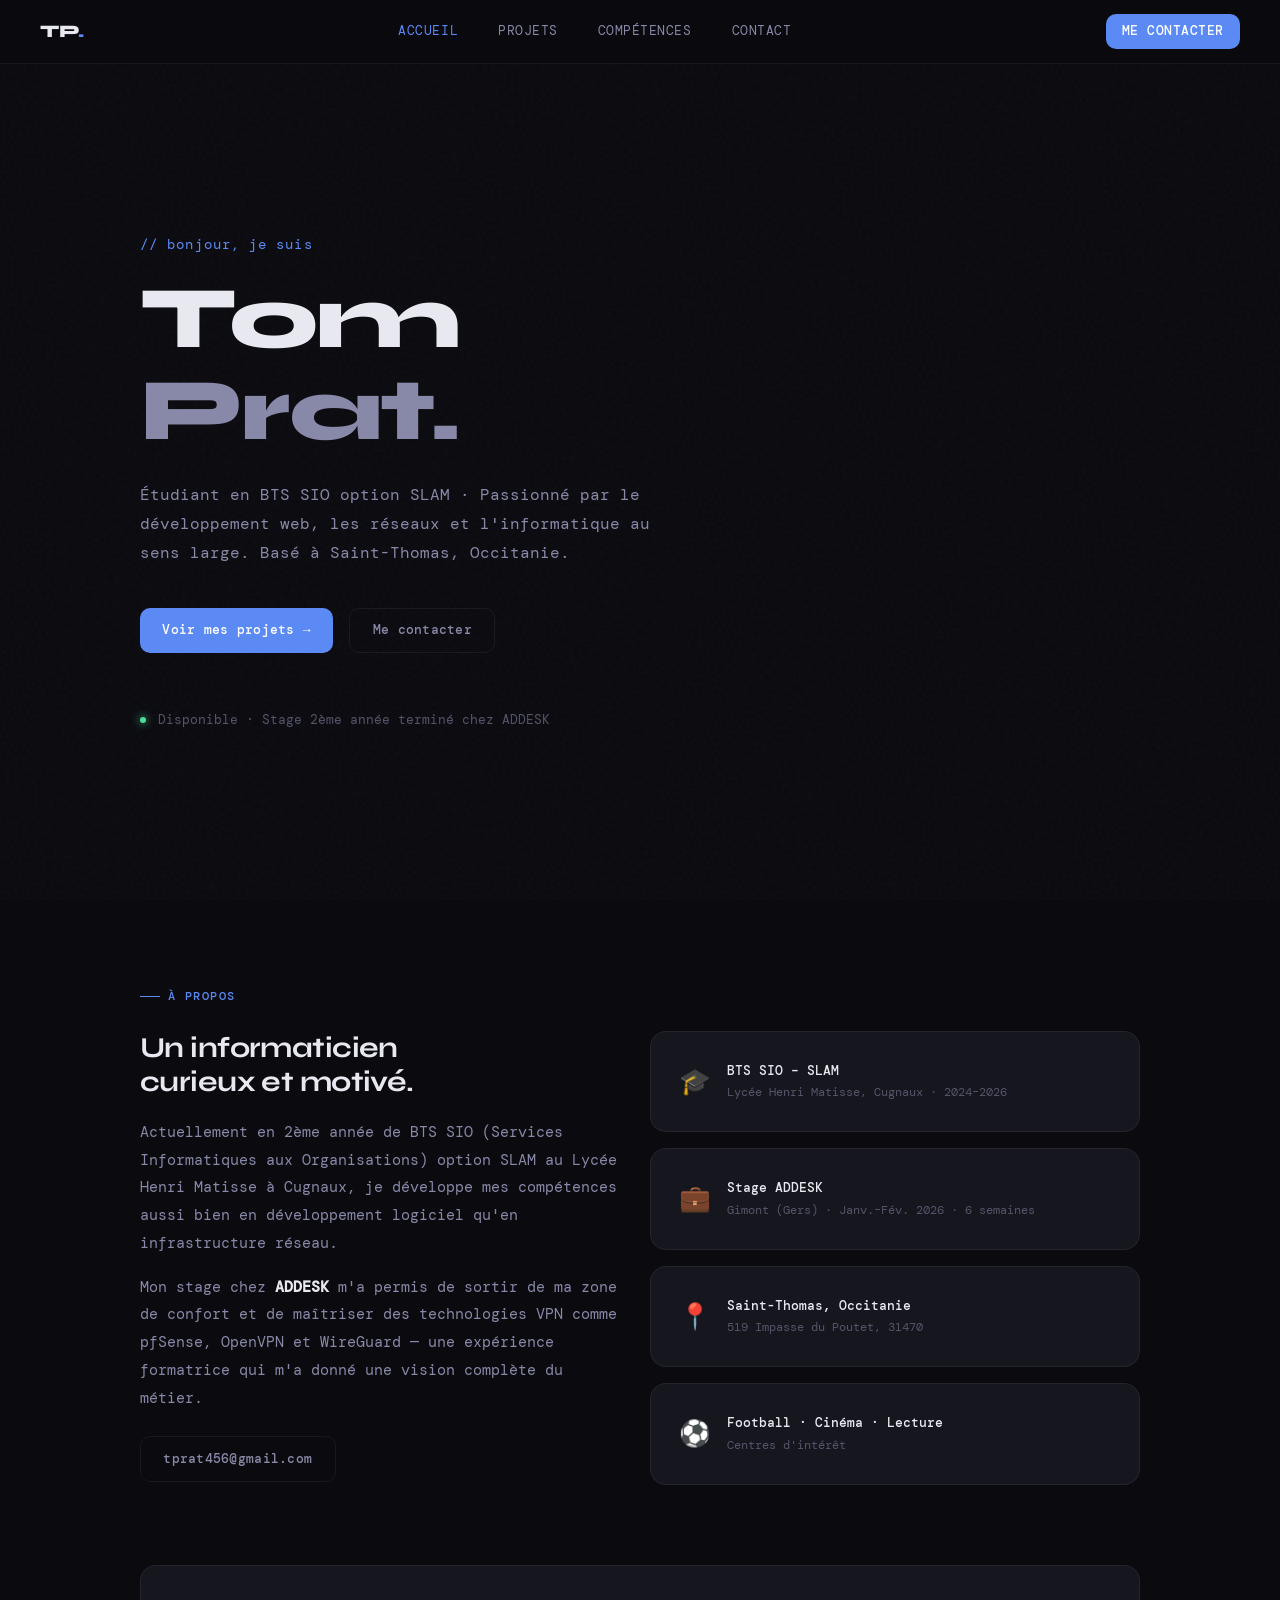
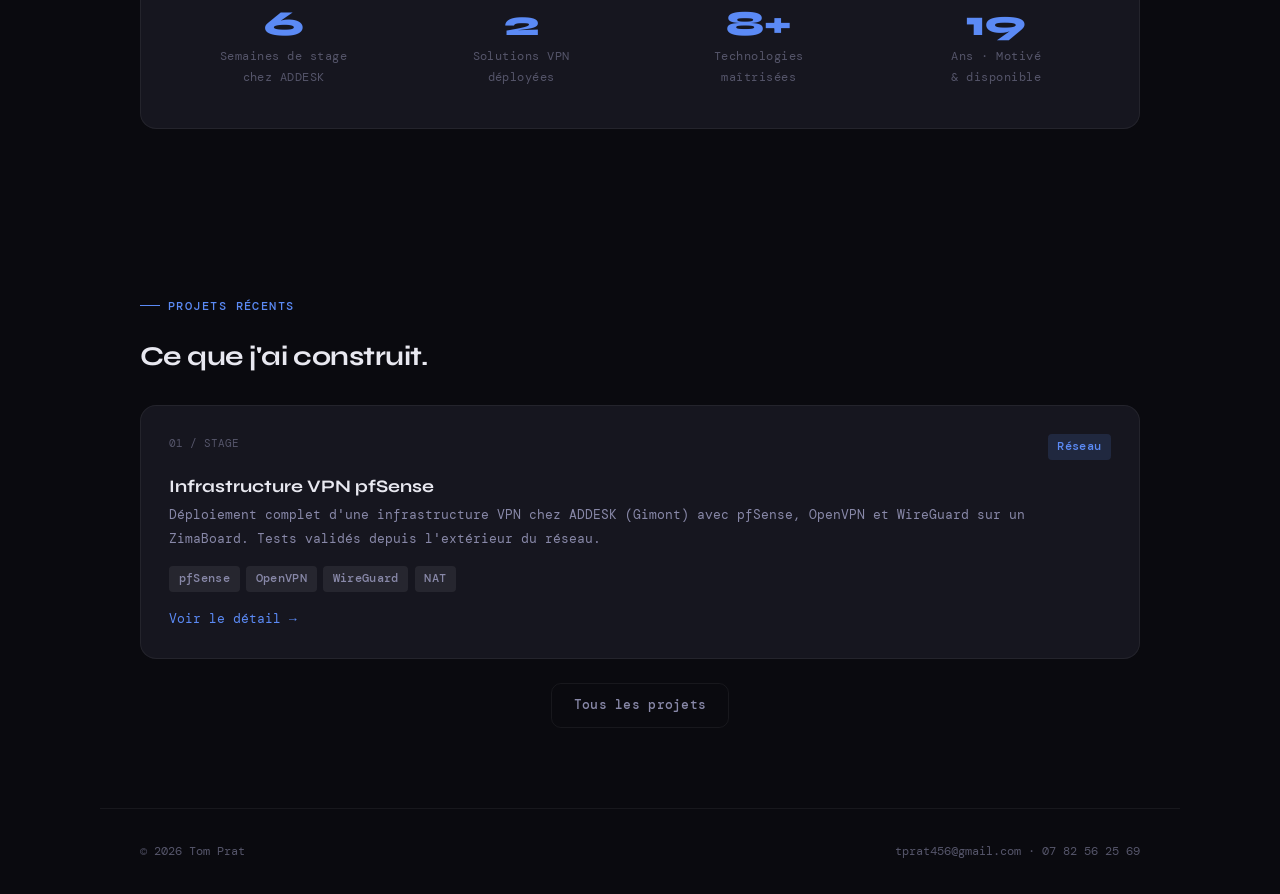
==== index.html @ 923eb405 "Premier commit - portfolio Tom Prat" ====
<!DOCTYPE html>
<html lang="fr">
<head>
  <meta charset="UTF-8" />
  <meta name="viewport" content="width=device-width, initial-scale=1.0" />
  <title>Tom Prat — Portfolio</title>
  <link rel="stylesheet" href="style.css" />
</head>
<body>

<nav>
  <a class="nav-logo" href="index.html">TP<span>.</span></a>
  <a href="index.html" class="active">Accueil</a>
  <a href="projets.html">Projets</a>
  <a href="competences.html">Compétences</a>
  <a href="contact.html">Contact</a>
  <a href="contact.html" class="nav-cta">Me contacter</a>
</nav>

<main class="page-fade">

  <!-- HERO -->
  <div class="hero">
    <p class="hero-greeting">// bonjour, je suis</p>
    <h1>Tom<br><span class="dim">Prat.</span></h1>
    <p class="hero-sub">
      Étudiant en BTS SIO option SLAM · Passionné par le développement web,
      les réseaux et l'informatique au sens large. Basé à Saint-Thomas, Occitanie.
    </p>
    <div class="hero-btns">
      <a href="projets.html" class="btn btn-primary">Voir mes projets →</a>
      <a href="contact.html" class="btn btn-outline">Me contacter</a>
    </div>

    <!-- status -->
    <div style="margin-top: 3.5rem; display: flex; align-items: center; gap: 0.75rem;">
      <span class="glow-dot"></span>
      <span style="font-size: 0.8rem; color: var(--text-muted);">Disponible · Stage 2ème année terminé chez ADDESK</span>
    </div>
  </div>

  <!-- À PROPOS -->
  <section>
    <p class="section-label">À propos</p>
    <div class="grid-2">
      <div>
        <h2 style="font-size: 1.8rem; font-weight: 700; letter-spacing: -0.02em; margin-bottom: 1.2rem;">
          Un informaticien<br>curieux et motivé.
        </h2>
        <p style="color: var(--text-secondary); line-height: 1.85; margin-bottom: 1rem;">
          Actuellement en 2ème année de BTS SIO (Services Informatiques aux Organisations)
          option SLAM au Lycée Henri Matisse à Cugnaux, je développe mes compétences aussi
          bien en développement logiciel qu'en infrastructure réseau.
        </p>
        <p style="color: var(--text-secondary); line-height: 1.85;">
          Mon stage chez <strong style="color: var(--text-primary);">ADDESK</strong> m'a permis
          de sortir de ma zone de confort et de maîtriser des technologies VPN comme pfSense,
          OpenVPN et WireGuard — une expérience formatrice qui m'a donné une vision complète
          du métier.
        </p>
        <div class="mt-3">
          <a href="contact.html" class="btn btn-outline" style="width: fit-content;">
            tprat456@gmail.com
          </a>
        </div>
      </div>

      <div style="display: flex; flex-direction: column; gap: 1rem;">
        <div class="card" style="display: flex; align-items: center; gap: 1rem;">
          <div style="font-size: 1.6rem;">🎓</div>
          <div>
            <div style="font-size: 0.82rem; color: var(--text-primary); font-weight: 500;">BTS SIO – SLAM</div>
            <div style="font-size: 0.78rem; color: var(--text-muted);">Lycée Henri Matisse, Cugnaux · 2024–2026</div>
          </div>
        </div>
        <div class="card" style="display: flex; align-items: center; gap: 1rem;">
          <div style="font-size: 1.6rem;">💼</div>
          <div>
            <div style="font-size: 0.82rem; color: var(--text-primary); font-weight: 500;">Stage ADDESK</div>
            <div style="font-size: 0.78rem; color: var(--text-muted);">Gimont (Gers) · Janv.–Fév. 2026 · 6 semaines</div>
          </div>
        </div>
        <div class="card" style="display: flex; align-items: center; gap: 1rem;">
          <div style="font-size: 1.6rem;">📍</div>
          <div>
            <div style="font-size: 0.82rem; color: var(--text-primary); font-weight: 500;">Saint-Thomas, Occitanie</div>
            <div style="font-size: 0.78rem; color: var(--text-muted);">519 Impasse du Poutet, 31470</div>
          </div>
        </div>
        <div class="card" style="display: flex; align-items: center; gap: 1rem;">
          <div style="font-size: 1.6rem;">⚽</div>
          <div>
            <div style="font-size: 0.82rem; color: var(--text-primary); font-weight: 500;">Football · Cinéma · Lecture</div>
            <div style="font-size: 0.78rem; color: var(--text-muted);">Centres d'intérêt</div>
          </div>
        </div>
      </div>
    </div>
  </section>

  <!-- STATS -->
  <section style="padding-top: 0;">
    <div class="card" style="display: grid; grid-template-columns: repeat(auto-fit, minmax(140px, 1fr)); gap: 2rem; padding: 2.5rem;">
      <div class="stat-box">
        <div class="num">6</div>
        <div class="lbl">Semaines de stage<br>chez ADDESK</div>
      </div>
      <div class="stat-box">
        <div class="num">2</div>
        <div class="lbl">Solutions VPN<br>déployées</div>
      </div>
      <div class="stat-box">
        <div class="num">8+</div>
        <div class="lbl">Technologies<br>maîtrisées</div>
      </div>
      <div class="stat-box">
        <div class="num">19</div>
        <div class="lbl">Ans · Motivé<br>& disponible</div>
      </div>
    </div>
  </section>

  <!-- PROJETS aperçu -->
  <section>
    <p class="section-label">Projets récents</p>
    <h2 style="font-size: 1.7rem; font-weight: 700; letter-spacing: -0.02em; margin-bottom: 2rem;">
      Ce que j'ai construit.
    </h2>
    <div class="grid-2">

      <div class="card project-card">
        <div class="p-header">
          <span class="p-num">01 / STAGE</span>
          <span class="tag tag-blue">Réseau</span>
        </div>
        <div>
          <h3>Infrastructure VPN pfSense</h3>
          <p class="p-desc">
            Déploiement complet d'une infrastructure VPN chez ADDESK (Gimont) avec
            pfSense, OpenVPN et WireGuard sur un ZimaBoard. Tests validés depuis l'extérieur
            du réseau.
          </p>
        </div>
        <div class="p-tags">
          <span class="tag tag-gray">pfSense</span>
          <span class="tag tag-gray">OpenVPN</span>
          <span class="tag tag-gray">WireGuard</span>
          <span class="tag tag-gray">NAT</span>
        </div>
        <a class="p-link" href="projets.html">Voir le détail →</a>
      </div>



    </div>
    <div class="mt-3" style="display: flex; justify-content: center;">
      <a href="projets.html" class="btn btn-outline">Tous les projets</a>
    </div>
  </section>

</main>

<footer>
  <span>© 2026 Tom Prat</span>
  <span style="font-family: var(--font-mono);">tprat456@gmail.com · 07 82 56 25 69</span>
</footer>

</body>
</html>
---- style.css ----
@import url('https://fonts.googleapis.com/css2?family=DM+Mono:ital,wght@0,300;0,400;0,500;1,300&family=Syne:wght@400;500;600;700;800&display=swap');

:root {
  --bg-primary: #0a0a0f;
  --bg-secondary: #111118;
  --bg-card: #16161f;
  --bg-card-hover: #1c1c28;
  --accent: #5b8af5;
  --accent-dim: #3a5bbf;
  --accent-glow: rgba(91, 138, 245, 0.12);
  --accent-green: #4ade9b;
  --accent-amber: #f5c842;
  --text-primary: #e8e8f0;
  --text-secondary: #8888a8;
  --text-muted: #55556a;
  --border: rgba(255,255,255,0.06);
  --border-hover: rgba(91,138,245,0.3);
  --font-display: 'Syne', sans-serif;
  --font-mono: 'DM Mono', monospace;
  --radius: 10px;
  --radius-lg: 16px;
  --transition: 0.2s ease;
  --nav-h: 64px;
}

*, *::before, *::after { box-sizing: border-box; margin: 0; padding: 0; }

html { scroll-behavior: smooth; }

body {
  background: var(--bg-primary);
  color: var(--text-primary);
  font-family: var(--font-mono);
  font-size: 15px;
  line-height: 1.7;
  min-height: 100vh;
  -webkit-font-smoothing: antialiased;
}

/* ── Scrollbar ── */
::-webkit-scrollbar { width: 6px; }
::-webkit-scrollbar-track { background: var(--bg-primary); }
::-webkit-scrollbar-thumb { background: var(--accent-dim); border-radius: 3px; }

/* ── Nav ── */
nav {
  position: fixed; top: 0; left: 0; right: 0; z-index: 100;
  height: var(--nav-h);
  display: flex; align-items: center;
  background: rgba(10,10,15,0.85);
  backdrop-filter: blur(16px);
  border-bottom: 1px solid var(--border);
  padding: 0 2.5rem;
  gap: 2.5rem;
}

.nav-logo {
  font-family: var(--font-display);
  font-weight: 800;
  font-size: 1.1rem;
  color: var(--text-primary);
  text-decoration: none;
  letter-spacing: -0.02em;
  margin-right: auto;
}

.nav-logo span { color: var(--accent); }

nav a {
  color: var(--text-secondary);
  text-decoration: none;
  font-size: 0.82rem;
  font-weight: 400;
  letter-spacing: 0.04em;
  transition: color var(--transition);
  text-transform: uppercase;
}

nav a:hover, nav a.active { color: var(--text-primary); }
nav a.active { color: var(--accent); }

.nav-cta {
  margin-left: auto;
  background: var(--accent) !important;
  color: #fff !important;
  padding: 0.4rem 1rem;
  border-radius: var(--radius);
  font-weight: 500;
  transition: opacity var(--transition) !important;
}

.nav-cta:hover { opacity: 0.85; }

/* ── Layout ── */
main { padding-top: var(--nav-h); }

section { padding: 5rem 2.5rem; max-width: 1080px; margin: 0 auto; }

/* ── Typography ── */
h1, h2, h3, h4 { font-family: var(--font-display); line-height: 1.2; }

.section-label {
  display: inline-flex; align-items: center; gap: 0.5rem;
  font-size: 0.75rem;
  font-weight: 500;
  letter-spacing: 0.12em;
  text-transform: uppercase;
  color: var(--accent);
  margin-bottom: 1.5rem;
}

.section-label::before {
  content: '';
  display: block; width: 20px; height: 1px;
  background: var(--accent);
}

/* ── Hero ── */
.hero {
  min-height: calc(100vh - var(--nav-h));
  display: flex; flex-direction: column; justify-content: center;
  padding: 5rem 2.5rem;
  max-width: 1080px; margin: 0 auto;
  position: relative;
}

.hero-greeting {
  font-family: var(--font-mono);
  font-size: 0.85rem;
  color: var(--accent);
  letter-spacing: 0.08em;
  margin-bottom: 1rem;
}

.hero h1 {
  font-family: var(--font-display);
  font-size: clamp(3rem, 8vw, 5.5rem);
  font-weight: 800;
  letter-spacing: -0.03em;
  line-height: 1.05;
  margin-bottom: 1.5rem;
}

.hero h1 .dim { color: var(--text-secondary); }

.hero-sub {
  font-size: 1rem;
  color: var(--text-secondary);
  max-width: 520px;
  margin-bottom: 2.5rem;
  line-height: 1.8;
}

.hero-btns { display: flex; gap: 1rem; flex-wrap: wrap; }

.btn {
  display: inline-flex; align-items: center; gap: 0.4rem;
  padding: 0.65rem 1.4rem;
  border-radius: var(--radius);
  font-family: var(--font-mono);
  font-size: 0.82rem;
  font-weight: 500;
  letter-spacing: 0.02em;
  text-decoration: none;
  transition: all var(--transition);
  cursor: pointer;
  border: none;
}

.btn-primary {
  background: var(--accent);
  color: #fff;
}
.btn-primary:hover { background: var(--accent-dim); }

.btn-outline {
  background: transparent;
  color: var(--text-secondary);
  border: 1px solid var(--border);
}
.btn-outline:hover { border-color: var(--border-hover); color: var(--text-primary); }

/* ── Tag / badge ── */
.tag {
  display: inline-block;
  padding: 0.2rem 0.6rem;
  border-radius: 4px;
  font-size: 0.72rem;
  font-weight: 500;
  font-family: var(--font-mono);
  letter-spacing: 0.03em;
}

.tag-blue { background: rgba(91,138,245,0.15); color: var(--accent); }
.tag-green { background: rgba(74,222,155,0.12); color: var(--accent-green); }
.tag-amber { background: rgba(245,200,66,0.12); color: var(--accent-amber); }
.tag-gray { background: rgba(255,255,255,0.07); color: var(--text-secondary); }

/* ── Cards ── */
.card {
  background: var(--bg-card);
  border: 1px solid var(--border);
  border-radius: var(--radius-lg);
  padding: 1.75rem;
  transition: border-color var(--transition), background var(--transition), transform var(--transition);
}

.card:hover {
  border-color: var(--border-hover);
  background: var(--bg-card-hover);
  transform: translateY(-2px);
}

/* ── Grid ── */
.grid-2 { display: grid; grid-template-columns: repeat(auto-fit, minmax(280px, 1fr)); gap: 1.25rem; }
.grid-3 { display: grid; grid-template-columns: repeat(auto-fit, minmax(220px, 1fr)); gap: 1rem; }

/* ── Divider ── */
.divider {
  width: 100%; height: 1px;
  background: var(--border);
  margin: 4rem 0;
}

/* ── Skill bar ── */
.skill-item { margin-bottom: 1rem; }
.skill-label { display: flex; justify-content: space-between; font-size: 0.82rem; margin-bottom: 0.35rem; color: var(--text-secondary); }
.skill-label span:first-child { color: var(--text-primary); }
.skill-bar { height: 3px; background: var(--border); border-radius: 2px; overflow: hidden; }
.skill-fill { height: 100%; border-radius: 2px; background: var(--accent); transition: width 1s cubic-bezier(0.4,0,0.2,1); }
.skill-fill.green { background: var(--accent-green); }
.skill-fill.amber { background: var(--accent-amber); }

/* ── Timeline ── */
.timeline { position: relative; padding-left: 2rem; }
.timeline::before {
  content: '';
  position: absolute; left: 0; top: 0; bottom: 0;
  width: 1px; background: var(--border);
}
.tl-item { position: relative; padding-bottom: 2.5rem; }
.tl-item::before {
  content: '';
  position: absolute; left: -2rem; top: 6px;
  width: 7px; height: 7px; border-radius: 50%;
  background: var(--accent);
  box-shadow: 0 0 0 4px rgba(91,138,245,0.15);
  transform: translateX(-3px);
}
.tl-date { font-size: 0.75rem; color: var(--accent); letter-spacing: 0.06em; margin-bottom: 0.3rem; }
.tl-title { font-family: var(--font-display); font-weight: 600; font-size: 1rem; margin-bottom: 0.2rem; }
.tl-place { font-size: 0.82rem; color: var(--text-secondary); margin-bottom: 0.6rem; }
.tl-desc { font-size: 0.85rem; color: var(--text-secondary); line-height: 1.75; }

/* ── Stat box ── */
.stat-box { text-align: center; }
.stat-box .num { font-family: var(--font-display); font-size: 2.2rem; font-weight: 800; color: var(--accent); line-height: 1; }
.stat-box .lbl { font-size: 0.78rem; color: var(--text-muted); margin-top: 0.3rem; letter-spacing: 0.04em; }

/* ── Project card ── */
.project-card { display: flex; flex-direction: column; gap: 1rem; }
.project-card .p-header { display: flex; align-items: flex-start; justify-content: space-between; gap: 1rem; }
.project-card .p-num { font-size: 0.7rem; color: var(--text-muted); font-family: var(--font-mono); }
.project-card h3 { font-family: var(--font-display); font-size: 1.1rem; font-weight: 700; margin-bottom: 0.4rem; }
.project-card .p-desc { font-size: 0.84rem; color: var(--text-secondary); line-height: 1.75; }
.project-card .p-tags { display: flex; flex-wrap: wrap; gap: 0.4rem; margin-top: auto; }
.project-card .p-link { font-size: 0.8rem; color: var(--accent); text-decoration: none; transition: opacity var(--transition); }
.project-card .p-link:hover { opacity: 0.7; }

/* ── Contact form ── */
.form-group { margin-bottom: 1.2rem; }
.form-group label { display: block; font-size: 0.78rem; color: var(--text-secondary); margin-bottom: 0.4rem; letter-spacing: 0.05em; text-transform: uppercase; }
.form-group input, .form-group textarea {
  width: 100%;
  background: var(--bg-card);
  border: 1px solid var(--border);
  border-radius: var(--radius);
  padding: 0.7rem 1rem;
  color: var(--text-primary);
  font-family: var(--font-mono);
  font-size: 0.9rem;
  transition: border-color var(--transition);
  outline: none;
  resize: vertical;
}
.form-group input:focus, .form-group textarea:focus { border-color: var(--border-hover); }
.form-group textarea { min-height: 120px; }

/* ── Footer ── */
footer {
  border-top: 1px solid var(--border);
  padding: 2rem 2.5rem;
  display: flex; justify-content: space-between; align-items: center;
  font-size: 0.78rem; color: var(--text-muted);
  max-width: 1080px; margin: 0 auto;
}

/* ── Noise overlay ── */
body::before {
  content: '';
  position: fixed; inset: 0; z-index: -1;
  background-image: url("data:image/svg+xml,%3Csvg viewBox='0 0 256 256' xmlns='http://www.w3.org/2000/svg'%3E%3Cfilter id='noise'%3E%3CfeTurbulence type='fractalNoise' baseFrequency='0.9' numOctaves='4' stitchTiles='stitch'/%3E%3C/filter%3E%3Crect width='100%25' height='100%25' filter='url(%23noise)' opacity='0.03'/%3E%3C/svg%3E");
  pointer-events: none;
}

/* ── Glow accent ── */
.glow-dot {
  display: inline-block; width: 6px; height: 6px; border-radius: 50%;
  background: var(--accent-green);
  box-shadow: 0 0 8px var(--accent-green);
  animation: pulse 2s ease-in-out infinite;
}
@keyframes pulse { 0%,100% { opacity: 1; } 50% { opacity: 0.4; } }

/* ── Page transitions ── */
.page-fade { animation: fadeIn 0.4s ease both; }
@keyframes fadeIn { from { opacity: 0; transform: translateY(8px); } to { opacity: 1; transform: translateY(0); } }

/* ── Utility ── */
.flex { display: flex; }
.items-center { align-items: center; }
.gap-2 { gap: 0.5rem; }
.gap-3 { gap: 0.75rem; }
.mt-1 { margin-top: 0.5rem; }
.mt-2 { margin-top: 1rem; }
.mt-3 { margin-top: 1.5rem; }
.mb-2 { margin-bottom: 1rem; }

/* ── Responsive ── */
@media (max-width: 700px) {
  nav { padding: 0 1.25rem; gap: 1.2rem; }
  section, .hero { padding: 3.5rem 1.25rem; }
  footer { flex-direction: column; gap: 0.75rem; text-align: center; }
  nav a:not(.nav-logo):not(.nav-cta) { display: none; }
}
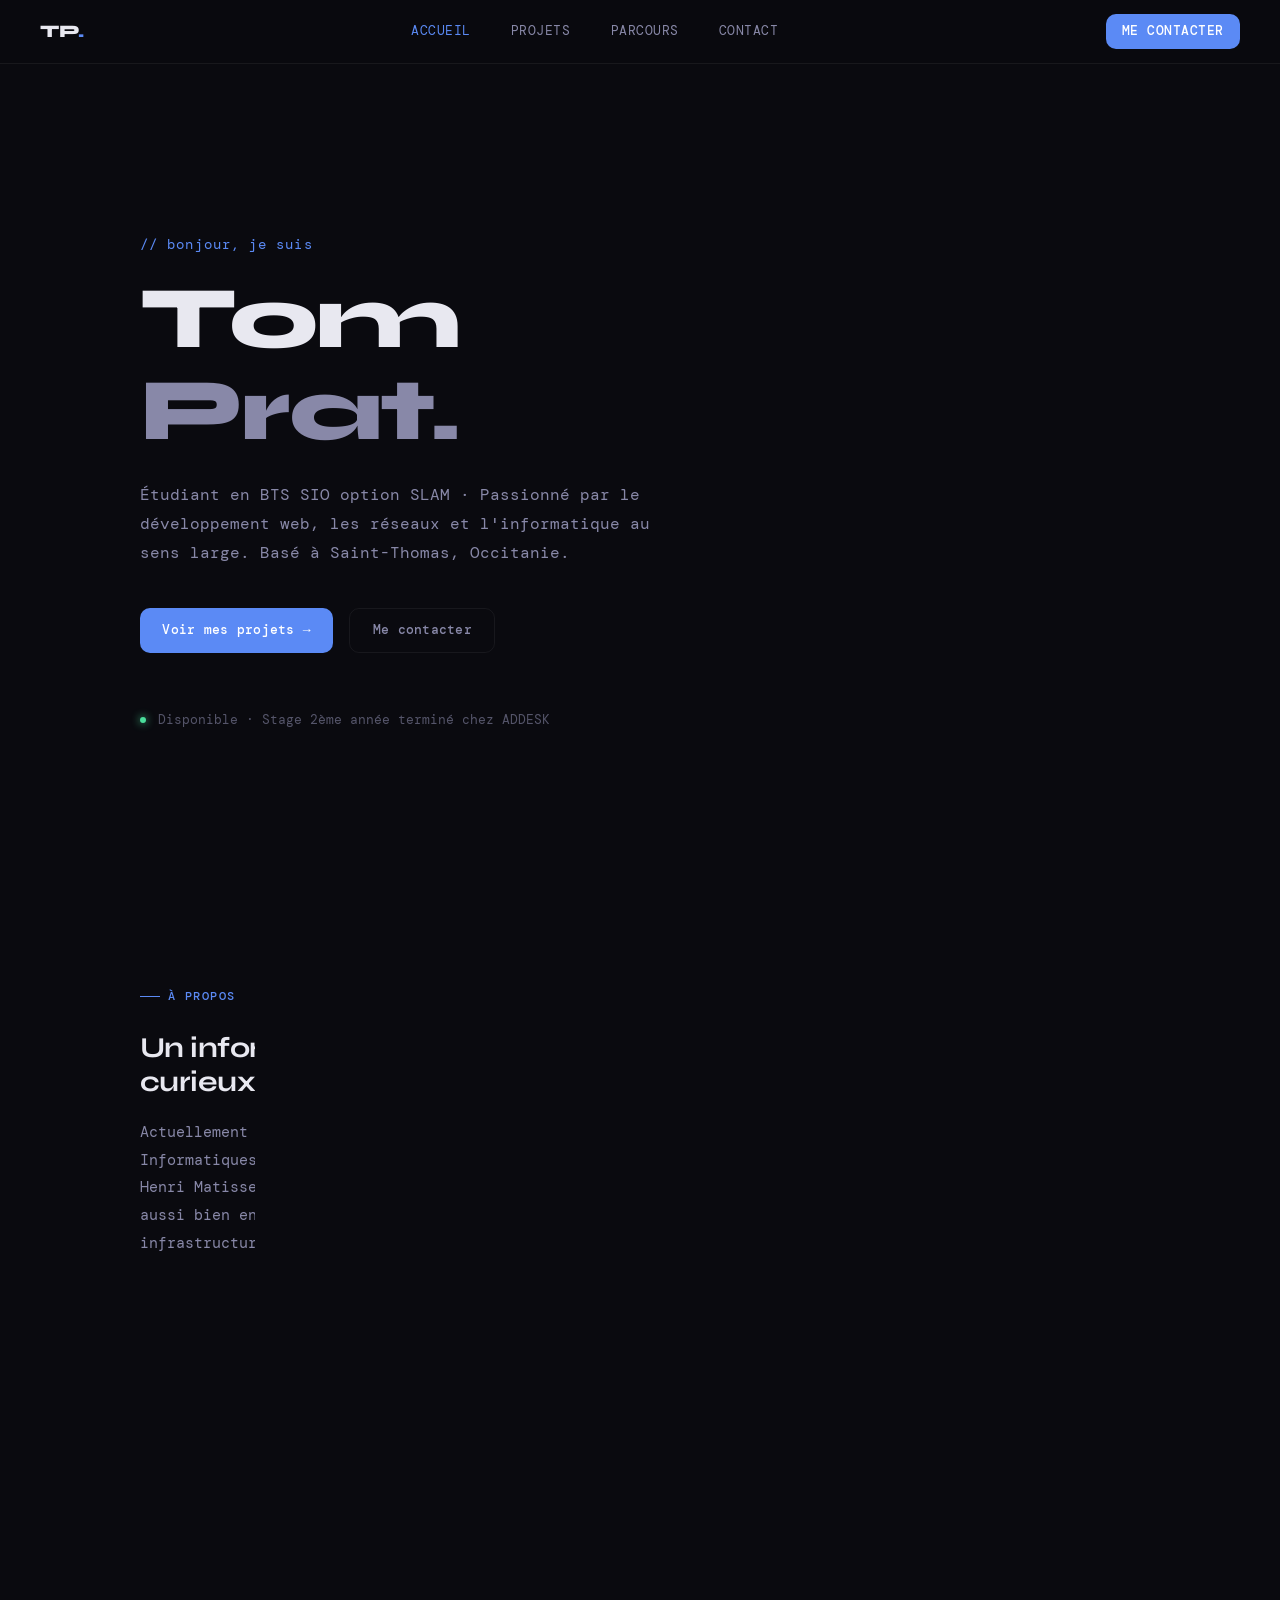
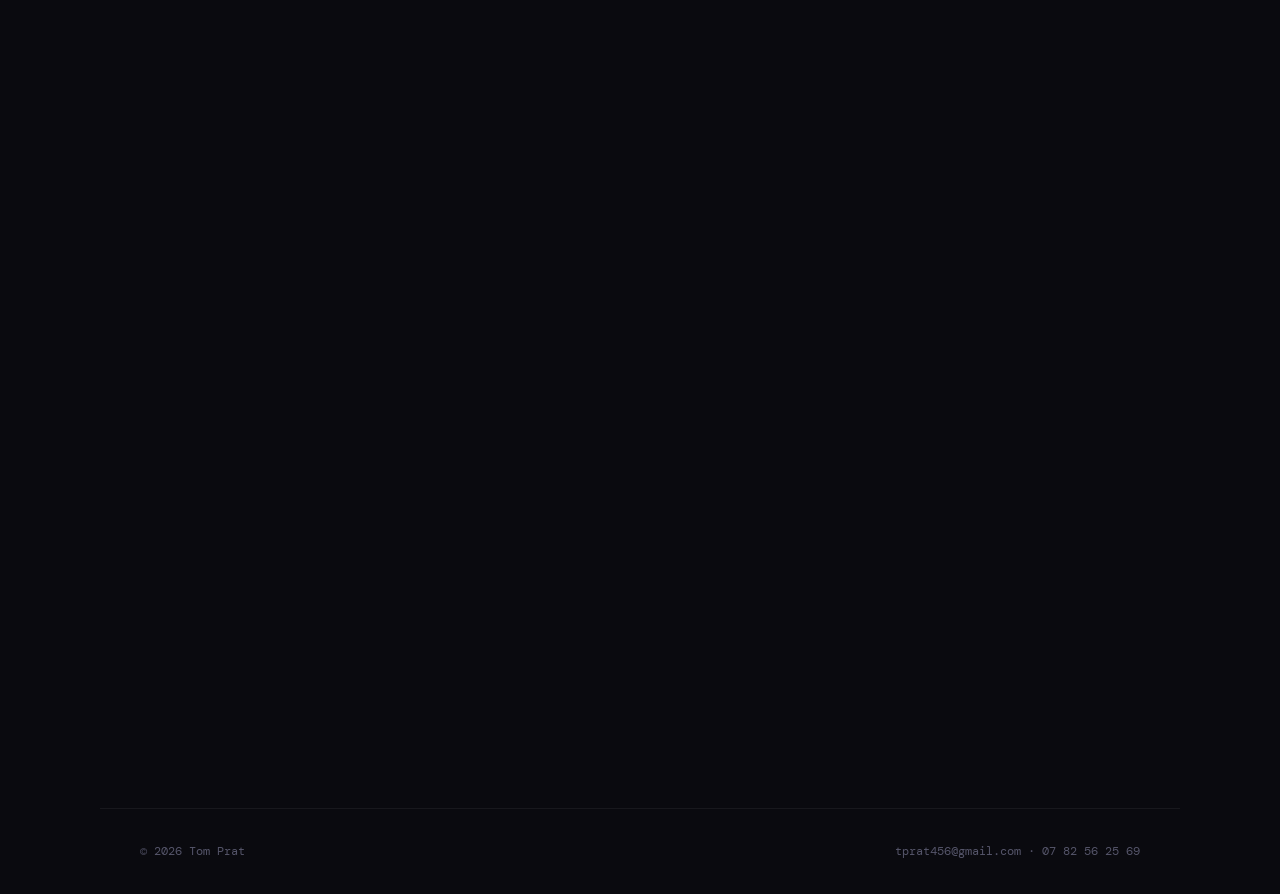
==== commit f3b99a04: "Refonte page Compétences en Parcours" ====
--- a/index.html
+++ b/index.html
@@ -12,14 +12,13 @@
   <a class="nav-logo" href="index.html">TP<span>.</span></a>
   <a href="index.html" class="active">Accueil</a>
   <a href="projets.html">Projets</a>
-  <a href="competences.html">Compétences</a>
+  <a href="parcours.html">Parcours</a>
   <a href="contact.html">Contact</a>
   <a href="contact.html" class="nav-cta">Me contacter</a>
 </nav>
 
 <main class="page-fade">
 
-  <!-- HERO -->
   <div class="hero">
     <p class="hero-greeting">// bonjour, je suis</p>
     <h1>Tom<br><span class="dim">Prat.</span></h1>
@@ -31,15 +30,12 @@
       <a href="projets.html" class="btn btn-primary">Voir mes projets →</a>
       <a href="contact.html" class="btn btn-outline">Me contacter</a>
     </div>
-
-    <!-- status -->
     <div style="margin-top: 3.5rem; display: flex; align-items: center; gap: 0.75rem;">
       <span class="glow-dot"></span>
       <span style="font-size: 0.8rem; color: var(--text-muted);">Disponible · Stage 2ème année terminé chez ADDESK</span>
     </div>
   </div>
 
-  <!-- À PROPOS -->
   <section>
     <p class="section-label">À propos</p>
     <div class="grid-2">
@@ -59,12 +55,9 @@
           du métier.
         </p>
         <div class="mt-3">
-          <a href="contact.html" class="btn btn-outline" style="width: fit-content;">
-            tprat456@gmail.com
-          </a>
+          <a href="contact.html" class="btn btn-outline">tprat456@gmail.com</a>
         </div>
       </div>
-
       <div style="display: flex; flex-direction: column; gap: 1rem;">
         <div class="card" style="display: flex; align-items: center; gap: 1rem;">
           <div style="font-size: 1.6rem;">🎓</div>
@@ -98,7 +91,6 @@
     </div>
   </section>
 
-  <!-- STATS -->
   <section style="padding-top: 0;">
     <div class="card" style="display: grid; grid-template-columns: repeat(auto-fit, minmax(140px, 1fr)); gap: 2rem; padding: 2.5rem;">
       <div class="stat-box">
@@ -120,38 +112,31 @@
     </div>
   </section>
 
-  <!-- PROJETS aperçu -->
   <section>
     <p class="section-label">Projets récents</p>
     <h2 style="font-size: 1.7rem; font-weight: 700; letter-spacing: -0.02em; margin-bottom: 2rem;">
       Ce que j'ai construit.
     </h2>
-    <div class="grid-2">
-
-      <div class="card project-card">
-        <div class="p-header">
-          <span class="p-num">01 / STAGE</span>
-          <span class="tag tag-blue">Réseau</span>
-        </div>
-        <div>
-          <h3>Infrastructure VPN pfSense</h3>
-          <p class="p-desc">
-            Déploiement complet d'une infrastructure VPN chez ADDESK (Gimont) avec
-            pfSense, OpenVPN et WireGuard sur un ZimaBoard. Tests validés depuis l'extérieur
-            du réseau.
-          </p>
-        </div>
-        <div class="p-tags">
-          <span class="tag tag-gray">pfSense</span>
-          <span class="tag tag-gray">OpenVPN</span>
-          <span class="tag tag-gray">WireGuard</span>
-          <span class="tag tag-gray">NAT</span>
-        </div>
-        <a class="p-link" href="projets.html">Voir le détail →</a>
+    <div class="card project-card">
+      <div class="p-header">
+        <span class="p-num">01 / STAGE</span>
+        <span class="tag tag-blue">Réseau</span>
       </div>
-
-
-
+      <div>
+        <h3>Infrastructure VPN pfSense</h3>
+        <p class="p-desc">
+          Déploiement complet d'une infrastructure VPN chez ADDESK (Gimont) avec
+          pfSense, OpenVPN et WireGuard sur un ZimaBoard. Tests validés depuis l'extérieur
+          du réseau.
+        </p>
+      </div>
+      <div class="p-tags">
+        <span class="tag tag-gray">pfSense</span>
+        <span class="tag tag-gray">OpenVPN</span>
+        <span class="tag tag-gray">WireGuard</span>
+        <span class="tag tag-gray">NAT</span>
+      </div>
+      <a class="p-link" href="projets.html">Voir le détail →</a>
     </div>
     <div class="mt-3" style="display: flex; justify-content: center;">
       <a href="projets.html" class="btn btn-outline">Tous les projets</a>
--- a/style.css
+++ b/style.css
@@ -24,9 +24,7 @@
 }
 
 *, *::before, *::after { box-sizing: border-box; margin: 0; padding: 0; }
-
 html { scroll-behavior: smooth; }
-
 body {
   background: var(--bg-primary);
   color: var(--text-primary);
@@ -37,12 +35,10 @@
   -webkit-font-smoothing: antialiased;
 }
 
-/* ── Scrollbar ── */
 ::-webkit-scrollbar { width: 6px; }
 ::-webkit-scrollbar-track { background: var(--bg-primary); }
 ::-webkit-scrollbar-thumb { background: var(--accent-dim); border-radius: 3px; }
 
-/* ── Nav ── */
 nav {
   position: fixed; top: 0; left: 0; right: 0; z-index: 100;
   height: var(--nav-h);
@@ -63,7 +59,6 @@
   letter-spacing: -0.02em;
   margin-right: auto;
 }
-
 .nav-logo span { color: var(--accent); }
 
 nav a {
@@ -75,7 +70,6 @@
   transition: color var(--transition);
   text-transform: uppercase;
 }
-
 nav a:hover, nav a.active { color: var(--text-primary); }
 nav a.active { color: var(--accent); }
 
@@ -88,15 +82,11 @@
   font-weight: 500;
   transition: opacity var(--transition) !important;
 }
-
 .nav-cta:hover { opacity: 0.85; }
 
-/* ── Layout ── */
 main { padding-top: var(--nav-h); }
-
 section { padding: 5rem 2.5rem; max-width: 1080px; margin: 0 auto; }
 
-/* ── Typography ── */
 h1, h2, h3, h4 { font-family: var(--font-display); line-height: 1.2; }
 
 .section-label {
@@ -108,20 +98,17 @@
   color: var(--accent);
   margin-bottom: 1.5rem;
 }
-
 .section-label::before {
   content: '';
   display: block; width: 20px; height: 1px;
   background: var(--accent);
 }
 
-/* ── Hero ── */
 .hero {
   min-height: calc(100vh - var(--nav-h));
   display: flex; flex-direction: column; justify-content: center;
   padding: 5rem 2.5rem;
   max-width: 1080px; margin: 0 auto;
-  position: relative;
 }
 
 .hero-greeting {
@@ -140,7 +127,6 @@
   line-height: 1.05;
   margin-bottom: 1.5rem;
 }
-
 .hero h1 .dim { color: var(--text-secondary); }
 
 .hero-sub {
@@ -166,13 +152,8 @@
   cursor: pointer;
   border: none;
 }
-
-.btn-primary {
-  background: var(--accent);
-  color: #fff;
-}
+.btn-primary { background: var(--accent); color: #fff; }
 .btn-primary:hover { background: var(--accent-dim); }
-
 .btn-outline {
   background: transparent;
   color: var(--text-secondary);
@@ -180,7 +161,6 @@
 }
 .btn-outline:hover { border-color: var(--border-hover); color: var(--text-primary); }
 
-/* ── Tag / badge ── */
 .tag {
   display: inline-block;
   padding: 0.2rem 0.6rem;
@@ -190,13 +170,11 @@
   font-family: var(--font-mono);
   letter-spacing: 0.03em;
 }
-
 .tag-blue { background: rgba(91,138,245,0.15); color: var(--accent); }
 .tag-green { background: rgba(74,222,155,0.12); color: var(--accent-green); }
 .tag-amber { background: rgba(245,200,66,0.12); color: var(--accent-amber); }
 .tag-gray { background: rgba(255,255,255,0.07); color: var(--text-secondary); }
 
-/* ── Cards ── */
 .card {
   background: var(--bg-card);
   border: 1px solid var(--border);
@@ -204,34 +182,17 @@
   padding: 1.75rem;
   transition: border-color var(--transition), background var(--transition), transform var(--transition);
 }
-
 .card:hover {
   border-color: var(--border-hover);
   background: var(--bg-card-hover);
   transform: translateY(-2px);
 }
 
-/* ── Grid ── */
 .grid-2 { display: grid; grid-template-columns: repeat(auto-fit, minmax(280px, 1fr)); gap: 1.25rem; }
-.grid-3 { display: grid; grid-template-columns: repeat(auto-fit, minmax(220px, 1fr)); gap: 1rem; }
-
-/* ── Divider ── */
-.divider {
-  width: 100%; height: 1px;
-  background: var(--border);
-  margin: 4rem 0;
-}
-
-/* ── Skill bar ── */
-.skill-item { margin-bottom: 1rem; }
-.skill-label { display: flex; justify-content: space-between; font-size: 0.82rem; margin-bottom: 0.35rem; color: var(--text-secondary); }
-.skill-label span:first-child { color: var(--text-primary); }
-.skill-bar { height: 3px; background: var(--border); border-radius: 2px; overflow: hidden; }
-.skill-fill { height: 100%; border-radius: 2px; background: var(--accent); transition: width 1s cubic-bezier(0.4,0,0.2,1); }
-.skill-fill.green { background: var(--accent-green); }
-.skill-fill.amber { background: var(--accent-amber); }
-
-/* ── Timeline ── */
+
+.divider { width: 100%; height: 1px; background: var(--border); margin: 4rem 0; }
+
+/* Timeline */
 .timeline { position: relative; padding-left: 2rem; }
 .timeline::before {
   content: '';
@@ -239,6 +200,7 @@
   width: 1px; background: var(--border);
 }
 .tl-item { position: relative; padding-bottom: 2.5rem; }
+.tl-item:last-child { padding-bottom: 0; }
 .tl-item::before {
   content: '';
   position: absolute; left: -2rem; top: 6px;
@@ -252,12 +214,10 @@
 .tl-place { font-size: 0.82rem; color: var(--text-secondary); margin-bottom: 0.6rem; }
 .tl-desc { font-size: 0.85rem; color: var(--text-secondary); line-height: 1.75; }
 
-/* ── Stat box ── */
 .stat-box { text-align: center; }
 .stat-box .num { font-family: var(--font-display); font-size: 2.2rem; font-weight: 800; color: var(--accent); line-height: 1; }
 .stat-box .lbl { font-size: 0.78rem; color: var(--text-muted); margin-top: 0.3rem; letter-spacing: 0.04em; }
 
-/* ── Project card ── */
 .project-card { display: flex; flex-direction: column; gap: 1rem; }
 .project-card .p-header { display: flex; align-items: flex-start; justify-content: space-between; gap: 1rem; }
 .project-card .p-num { font-size: 0.7rem; color: var(--text-muted); font-family: var(--font-mono); }
@@ -267,7 +227,6 @@
 .project-card .p-link { font-size: 0.8rem; color: var(--accent); text-decoration: none; transition: opacity var(--transition); }
 .project-card .p-link:hover { opacity: 0.7; }
 
-/* ── Contact form ── */
 .form-group { margin-bottom: 1.2rem; }
 .form-group label { display: block; font-size: 0.78rem; color: var(--text-secondary); margin-bottom: 0.4rem; letter-spacing: 0.05em; text-transform: uppercase; }
 .form-group input, .form-group textarea {
@@ -286,7 +245,6 @@
 .form-group input:focus, .form-group textarea:focus { border-color: var(--border-hover); }
 .form-group textarea { min-height: 120px; }
 
-/* ── Footer ── */
 footer {
   border-top: 1px solid var(--border);
   padding: 2rem 2.5rem;
@@ -295,15 +253,6 @@
   max-width: 1080px; margin: 0 auto;
 }
 
-/* ── Noise overlay ── */
-body::before {
-  content: '';
-  position: fixed; inset: 0; z-index: -1;
-  background-image: url("data:image/svg+xml,%3Csvg viewBox='0 0 256 256' xmlns='http://www.w3.org/2000/svg'%3E%3Cfilter id='noise'%3E%3CfeTurbulence type='fractalNoise' baseFrequency='0.9' numOctaves='4' stitchTiles='stitch'/%3E%3C/filter%3E%3Crect width='100%25' height='100%25' filter='url(%23noise)' opacity='0.03'/%3E%3C/svg%3E");
-  pointer-events: none;
-}
-
-/* ── Glow accent ── */
 .glow-dot {
   display: inline-block; width: 6px; height: 6px; border-radius: 50%;
   background: var(--accent-green);
@@ -312,21 +261,11 @@
 }
 @keyframes pulse { 0%,100% { opacity: 1; } 50% { opacity: 0.4; } }
 
-/* ── Page transitions ── */
 .page-fade { animation: fadeIn 0.4s ease both; }
 @keyframes fadeIn { from { opacity: 0; transform: translateY(8px); } to { opacity: 1; transform: translateY(0); } }
 
-/* ── Utility ── */
-.flex { display: flex; }
-.items-center { align-items: center; }
-.gap-2 { gap: 0.5rem; }
-.gap-3 { gap: 0.75rem; }
-.mt-1 { margin-top: 0.5rem; }
-.mt-2 { margin-top: 1rem; }
 .mt-3 { margin-top: 1.5rem; }
-.mb-2 { margin-bottom: 1rem; }
-
-/* ── Responsive ── */
+
 @media (max-width: 700px) {
   nav { padding: 0 1.25rem; gap: 1.2rem; }
   section, .hero { padding: 3.5rem 1.25rem; }
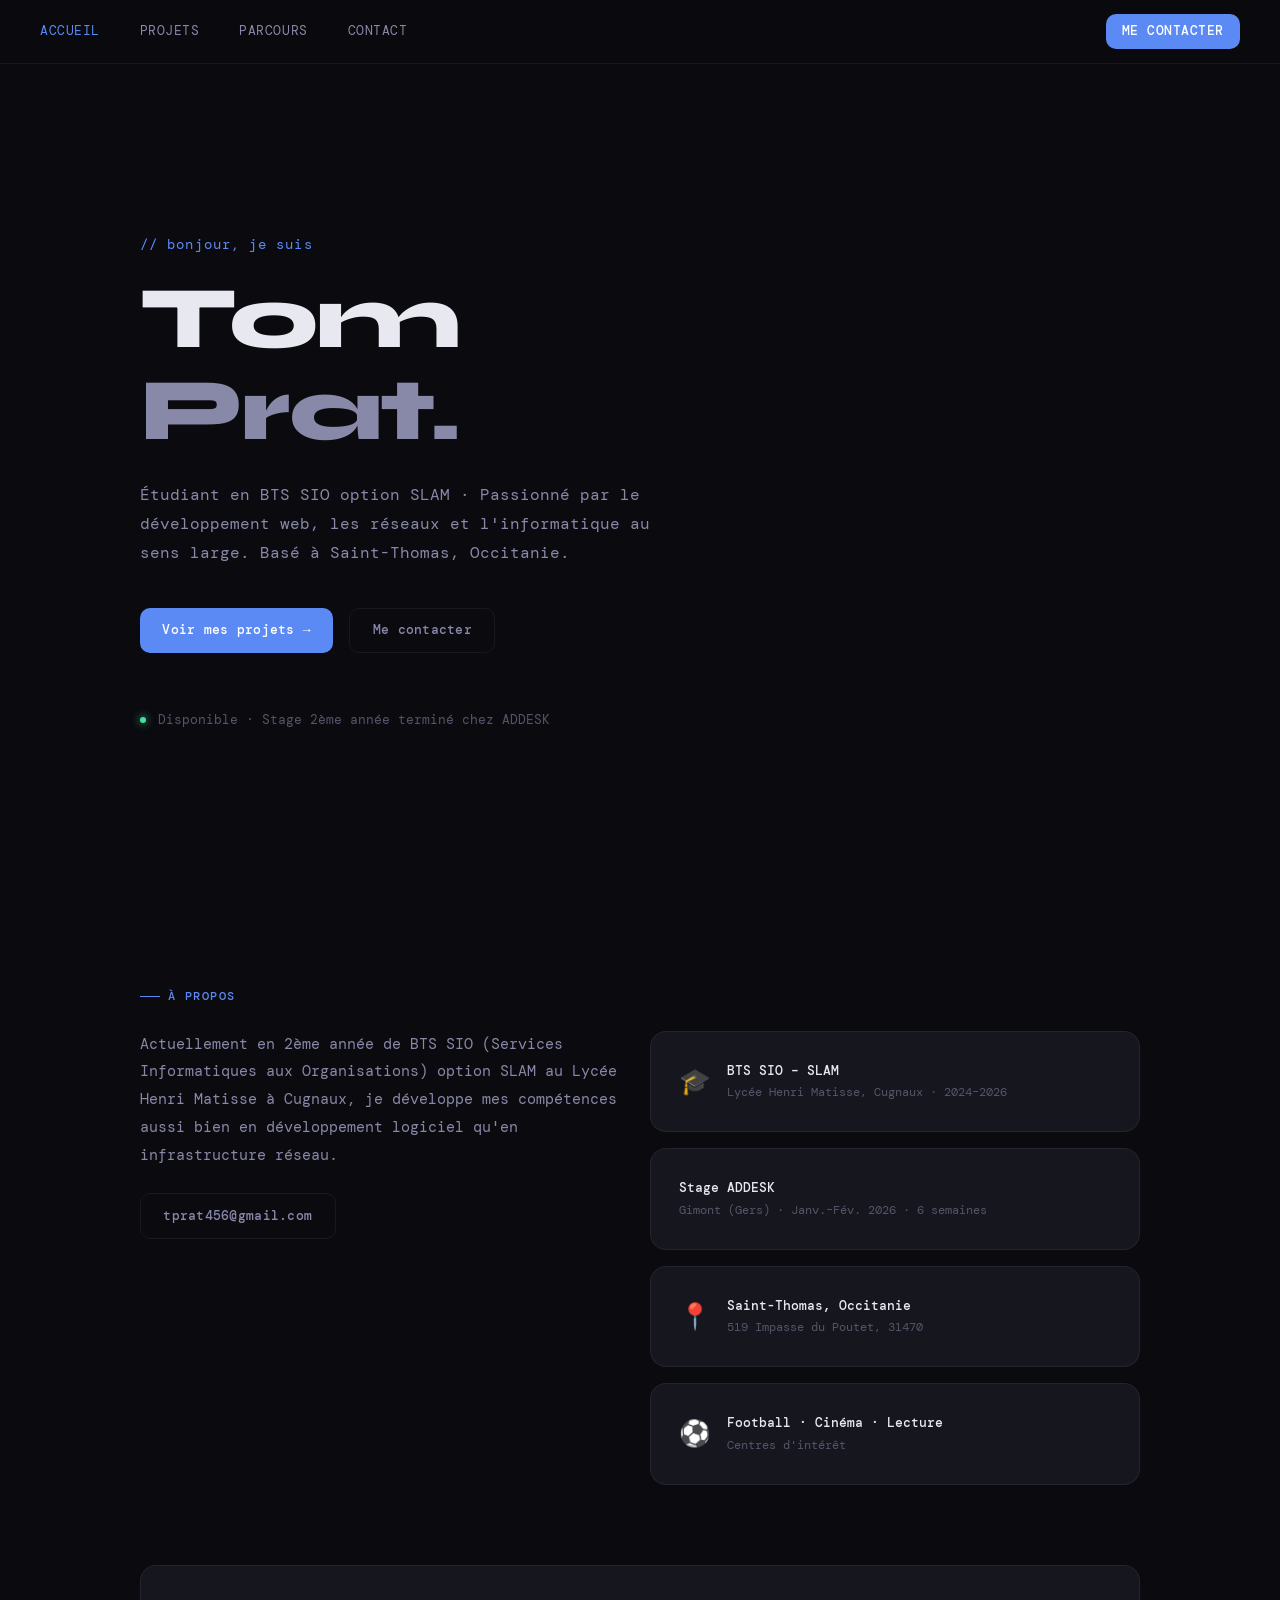
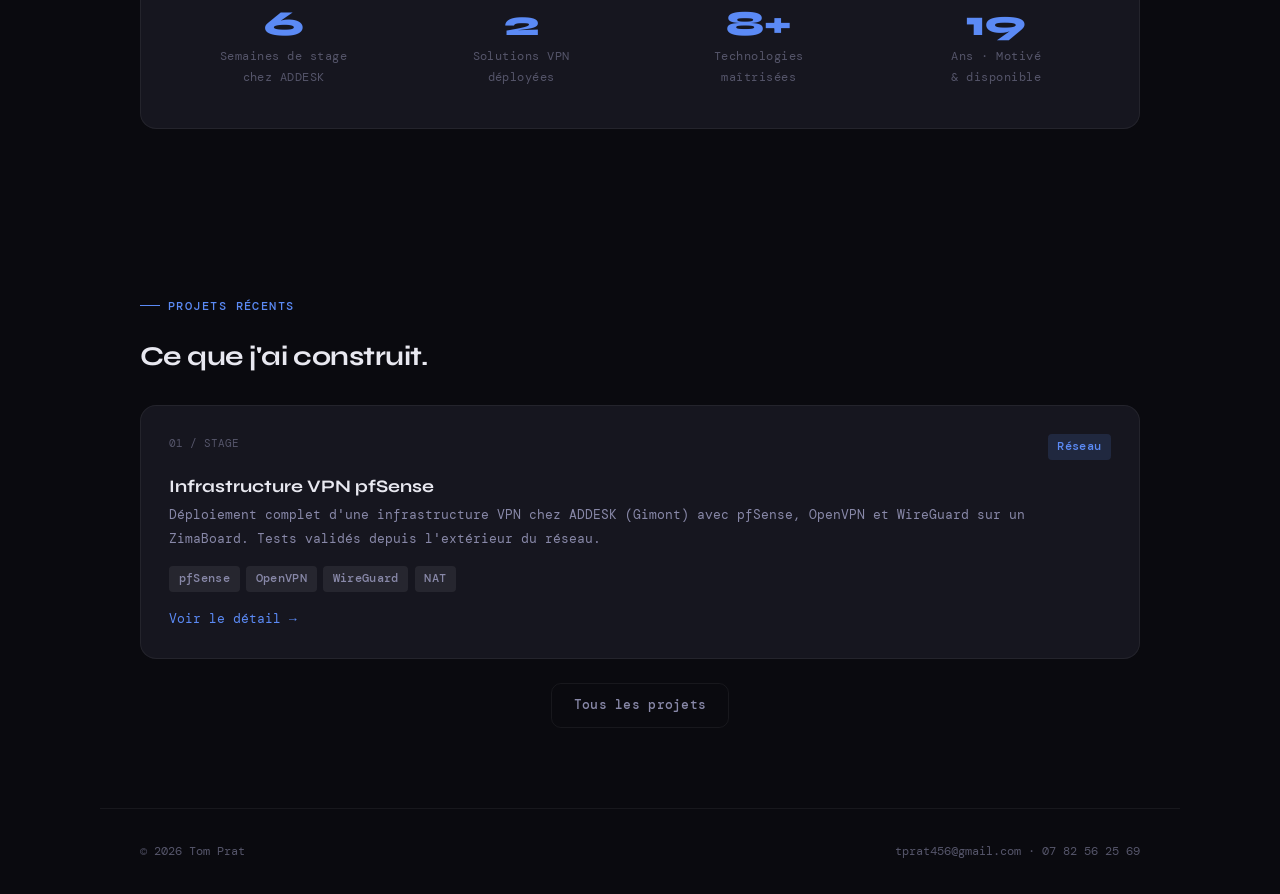
==== commit 087f510f: "Suppression" ====
--- a/index.html
+++ b/index.html
@@ -9,7 +9,7 @@
 <body>
 
 <nav>
-  <a class="nav-logo" href="index.html">TP<span>.</span></a>
+  
   <a href="index.html" class="active">Accueil</a>
   <a href="projets.html">Projets</a>
   <a href="parcours.html">Parcours</a>
@@ -40,19 +40,10 @@
     <p class="section-label">À propos</p>
     <div class="grid-2">
       <div>
-        <h2 style="font-size: 1.8rem; font-weight: 700; letter-spacing: -0.02em; margin-bottom: 1.2rem;">
-          Un informaticien<br>curieux et motivé.
-        </h2>
         <p style="color: var(--text-secondary); line-height: 1.85; margin-bottom: 1rem;">
           Actuellement en 2ème année de BTS SIO (Services Informatiques aux Organisations)
           option SLAM au Lycée Henri Matisse à Cugnaux, je développe mes compétences aussi
           bien en développement logiciel qu'en infrastructure réseau.
-        </p>
-        <p style="color: var(--text-secondary); line-height: 1.85;">
-          Mon stage chez <strong style="color: var(--text-primary);">ADDESK</strong> m'a permis
-          de sortir de ma zone de confort et de maîtriser des technologies VPN comme pfSense,
-          OpenVPN et WireGuard — une expérience formatrice qui m'a donné une vision complète
-          du métier.
         </p>
         <div class="mt-3">
           <a href="contact.html" class="btn btn-outline">tprat456@gmail.com</a>
@@ -67,7 +58,6 @@
           </div>
         </div>
         <div class="card" style="display: flex; align-items: center; gap: 1rem;">
-          <div style="font-size: 1.6rem;">💼</div>
           <div>
             <div style="font-size: 0.82rem; color: var(--text-primary); font-weight: 500;">Stage ADDESK</div>
             <div style="font-size: 0.78rem; color: var(--text-muted);">Gimont (Gers) · Janv.–Fév. 2026 · 6 semaines</div>
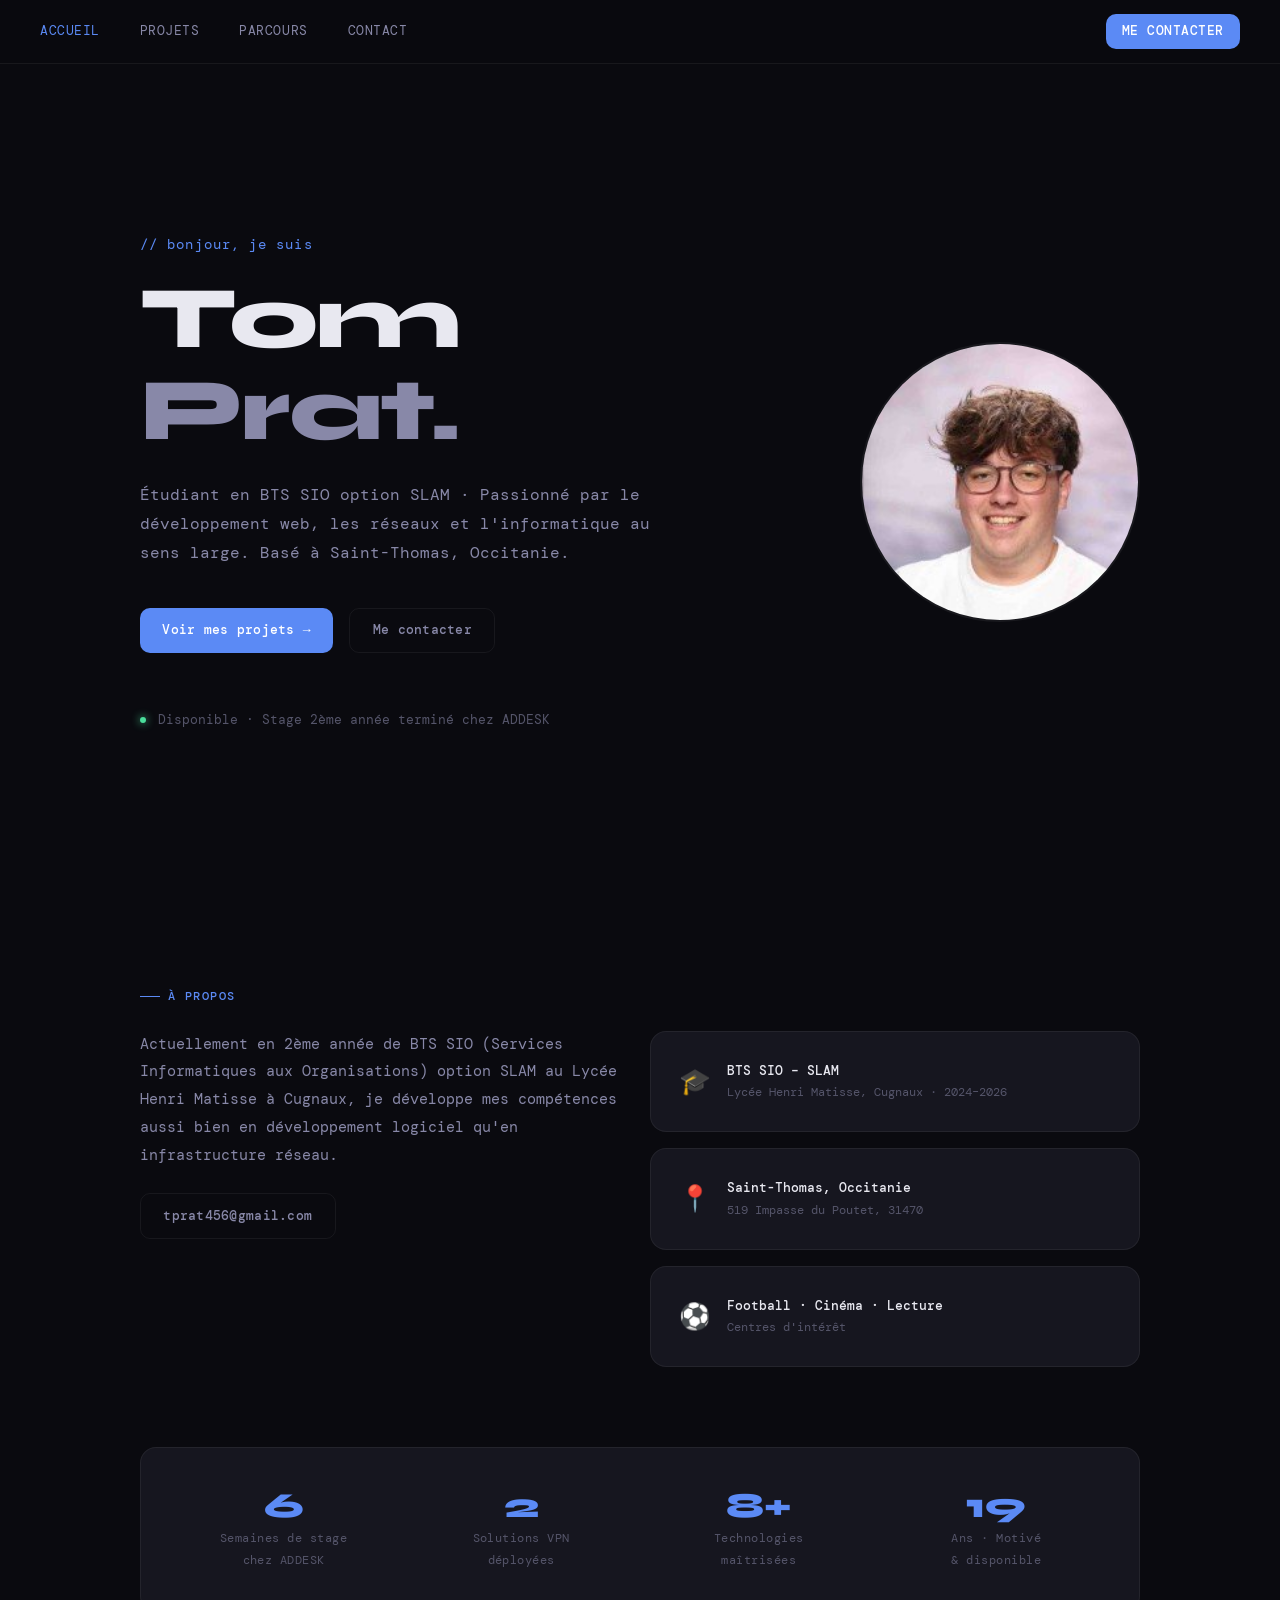
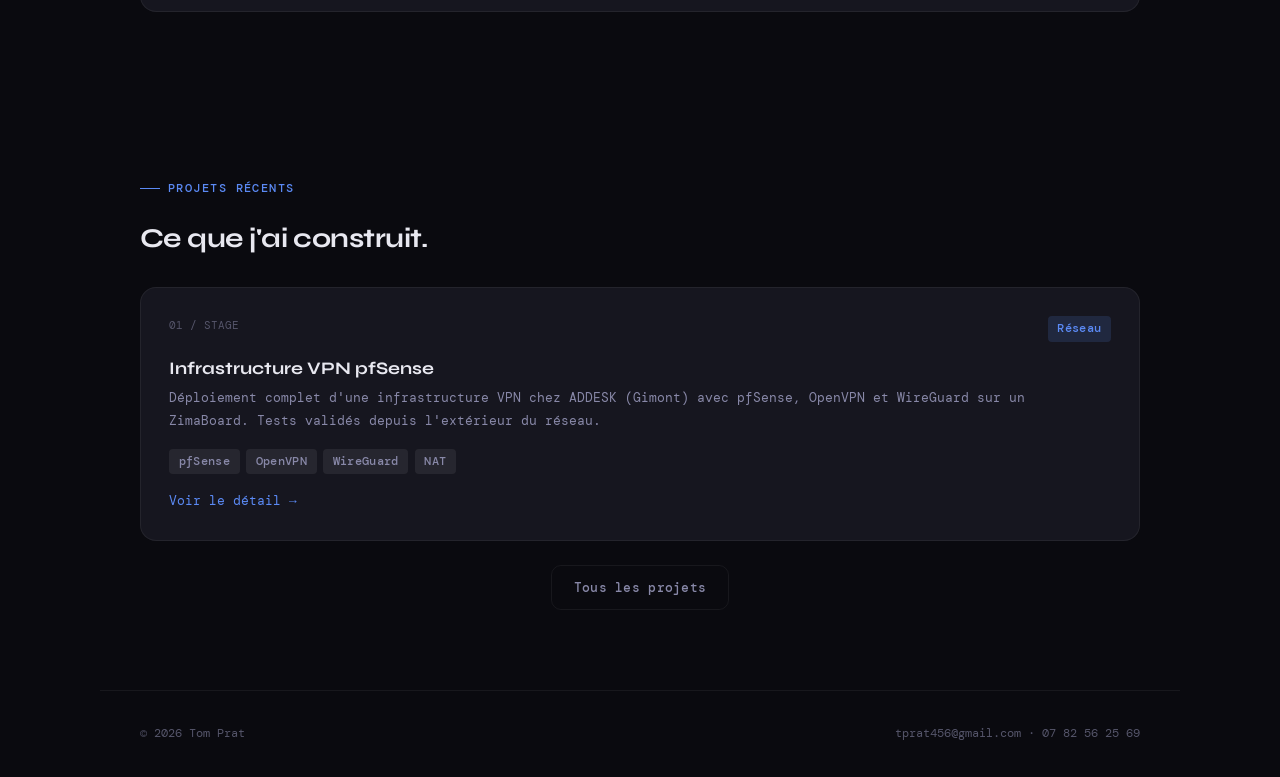
==== commit 9f0cc739: "Photo" ====
--- a/index.html
+++ b/index.html
@@ -19,20 +19,33 @@
 
 <main class="page-fade">
 
-  <div class="hero">
-    <p class="hero-greeting">// bonjour, je suis</p>
-    <h1>Tom<br><span class="dim">Prat.</span></h1>
-    <p class="hero-sub">
-      Étudiant en BTS SIO option SLAM · Passionné par le développement web,
-      les réseaux et l'informatique au sens large. Basé à Saint-Thomas, Occitanie.
-    </p>
-    <div class="hero-btns">
-      <a href="projets.html" class="btn btn-primary">Voir mes projets →</a>
-      <a href="contact.html" class="btn btn-outline">Me contacter</a>
+  <div class="hero" style="flex-direction: row; align-items: center; gap: 4rem;">
+    <div style="flex: 1; min-width: 0;">
+      <p class="hero-greeting">// bonjour, je suis</p>
+      <h1>Tom<br><span class="dim">Prat.</span></h1>
+      <p class="hero-sub">
+        Étudiant en BTS SIO option SLAM · Passionné par le développement web,
+        les réseaux et l'informatique au sens large. Basé à Saint-Thomas, Occitanie.
+      </p>
+      <div class="hero-btns">
+        <a href="projets.html" class="btn btn-primary">Voir mes projets →</a>
+        <a href="contact.html" class="btn btn-outline">Me contacter</a>
+      </div>
+      <div style="margin-top: 3.5rem; display: flex; align-items: center; gap: 0.75rem;">
+        <span class="glow-dot"></span>
+        <span style="font-size: 0.8rem; color: var(--text-muted);">Disponible · Stage 2ème année terminé chez ADDESK</span>
+      </div>
     </div>
-    <div style="margin-top: 3.5rem; display: flex; align-items: center; gap: 0.75rem;">
-      <span class="glow-dot"></span>
-      <span style="font-size: 0.8rem; color: var(--text-muted);">Disponible · Stage 2ème année terminé chez ADDESK</span>
+    <div style="flex-shrink: 0;">
+      <img src="photo.png" alt="Tom Prat" style="
+        width: 280px;
+        height: 280px;
+        object-fit: cover;
+        object-position: center top;
+        border-radius: 50%;
+        border: 2px solid var(--border);
+        display: block;
+      " />
     </div>
   </div>
 
@@ -57,12 +70,7 @@
             <div style="font-size: 0.78rem; color: var(--text-muted);">Lycée Henri Matisse, Cugnaux · 2024–2026</div>
           </div>
         </div>
-        <div class="card" style="display: flex; align-items: center; gap: 1rem;">
-          <div>
-            <div style="font-size: 0.82rem; color: var(--text-primary); font-weight: 500;">Stage ADDESK</div>
-            <div style="font-size: 0.78rem; color: var(--text-muted);">Gimont (Gers) · Janv.–Fév. 2026 · 6 semaines</div>
-          </div>
-        </div>
+
         <div class="card" style="display: flex; align-items: center; gap: 1rem;">
           <div style="font-size: 1.6rem;">📍</div>
           <div>
--- a/style.css
+++ b/style.css
@@ -271,4 +271,6 @@
   section, .hero { padding: 3.5rem 1.25rem; }
   footer { flex-direction: column; gap: 0.75rem; text-align: center; }
   nav a:not(.nav-logo):not(.nav-cta) { display: none; }
-}
+  .hero { flex-direction: column !important; gap: 2rem !important; }
+  .hero img { width: 180px !important; height: 180px !important; }
+}
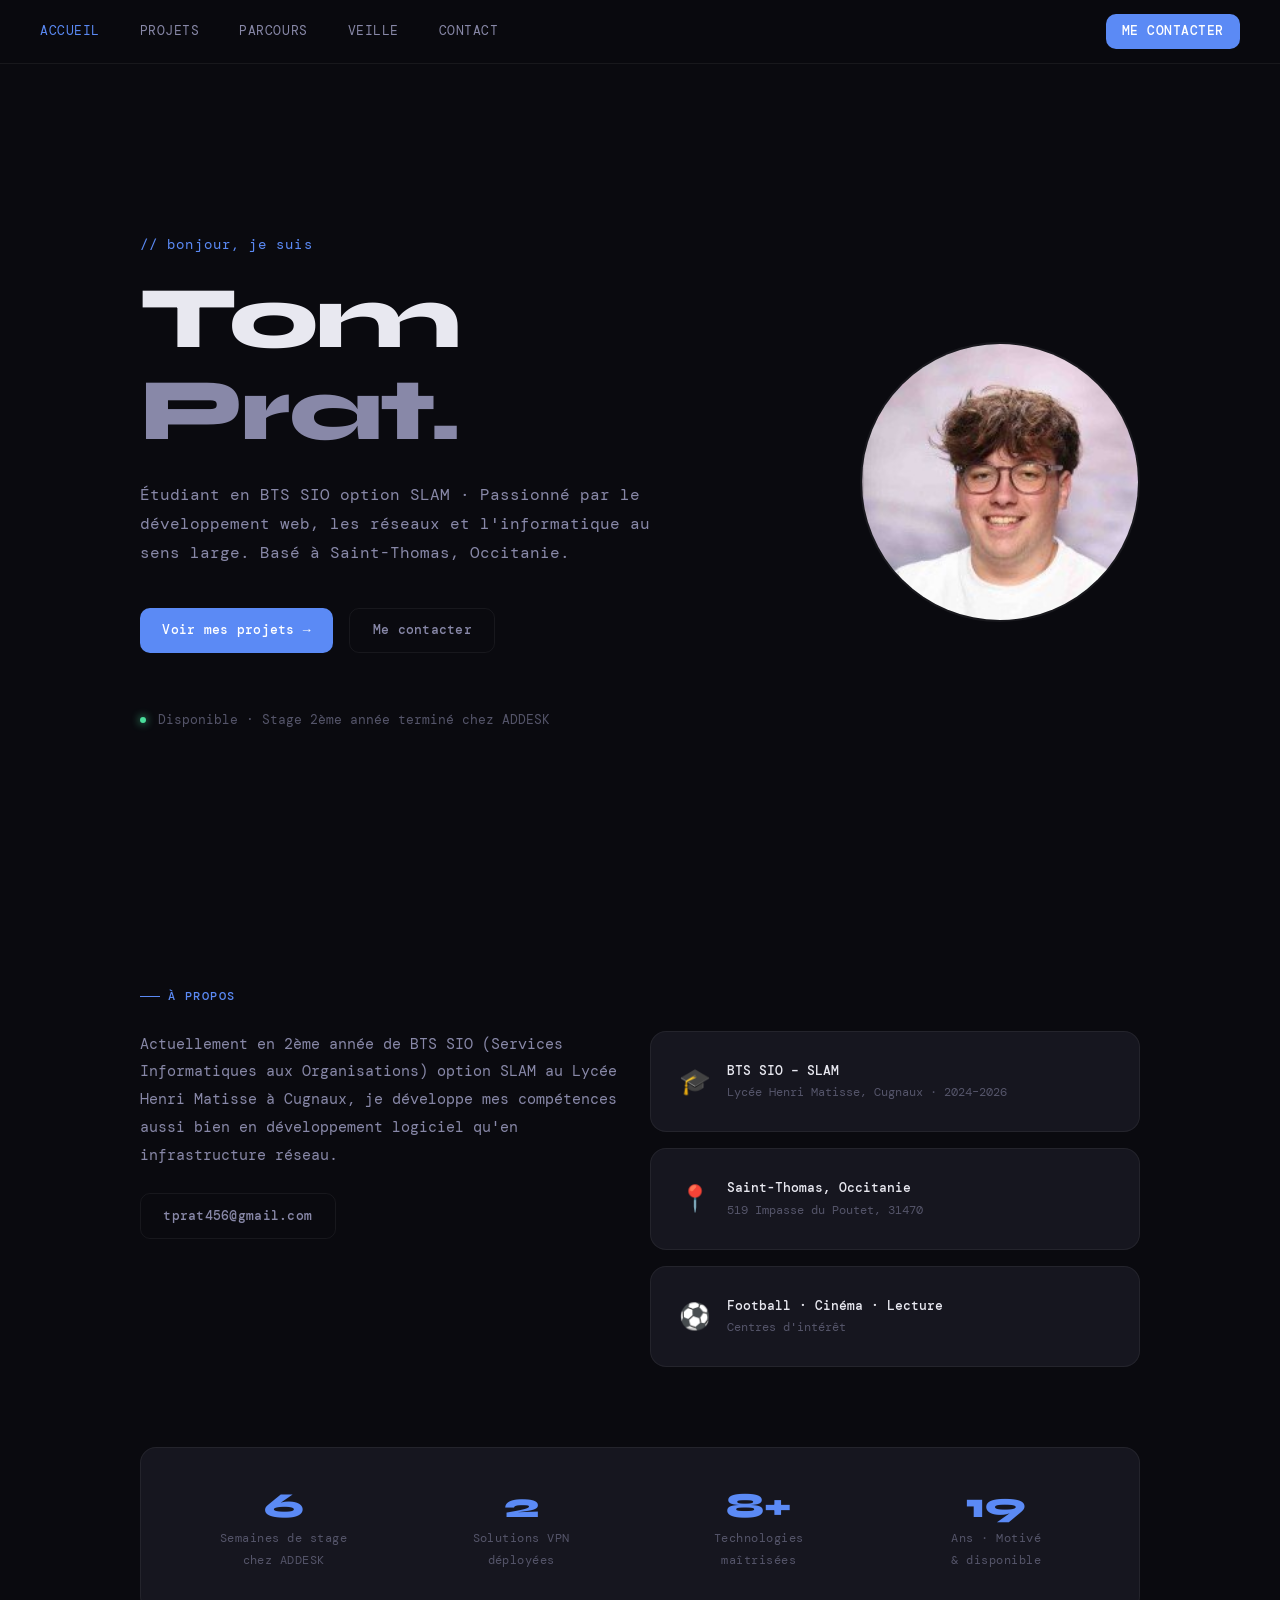
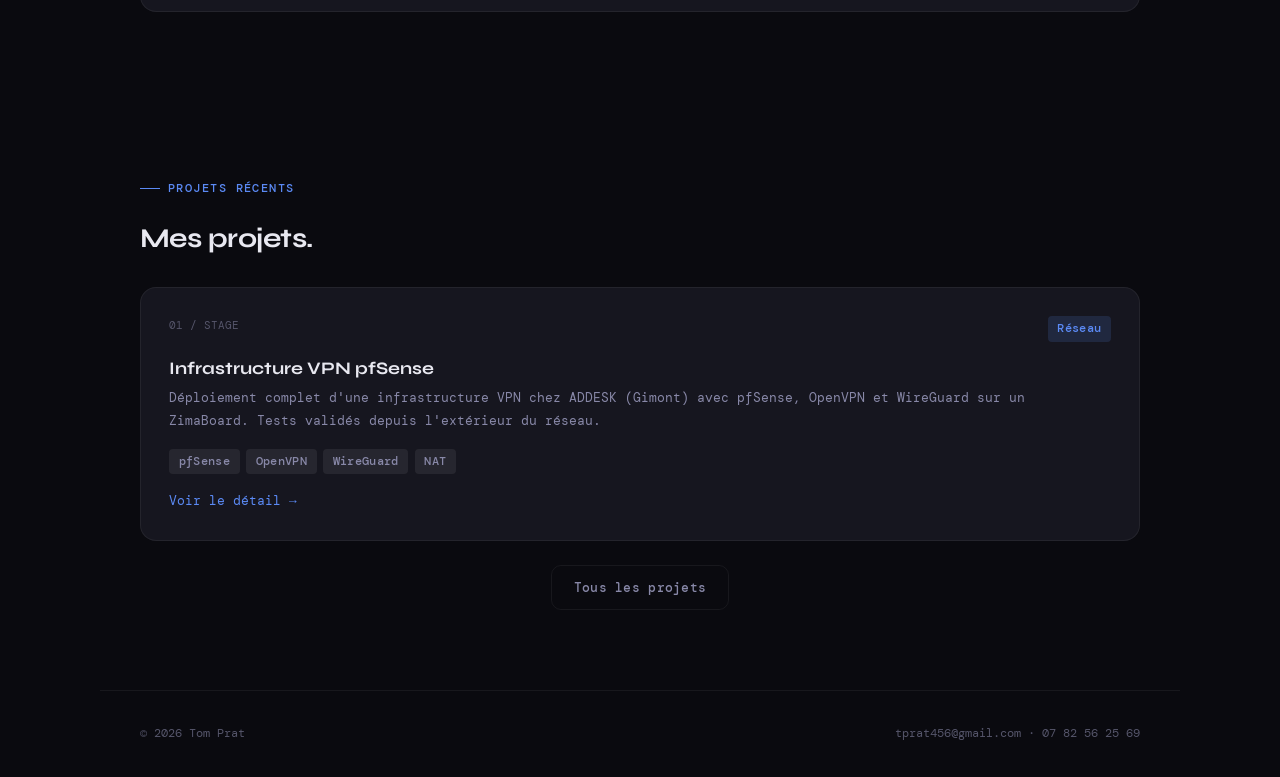
==== commit 306bb36e: "veille" ====
--- a/index.html
+++ b/index.html
@@ -13,6 +13,7 @@
   <a href="index.html" class="active">Accueil</a>
   <a href="projets.html">Projets</a>
   <a href="parcours.html">Parcours</a>
+  <a href="veille.html">Veille</a>
   <a href="contact.html">Contact</a>
   <a href="contact.html" class="nav-cta">Me contacter</a>
 </nav>
@@ -113,7 +114,7 @@
   <section>
     <p class="section-label">Projets récents</p>
     <h2 style="font-size: 1.7rem; font-weight: 700; letter-spacing: -0.02em; margin-bottom: 2rem;">
-      Ce que j'ai construit.
+      Mes projets.
     </h2>
     <div class="card project-card">
       <div class="p-header">
